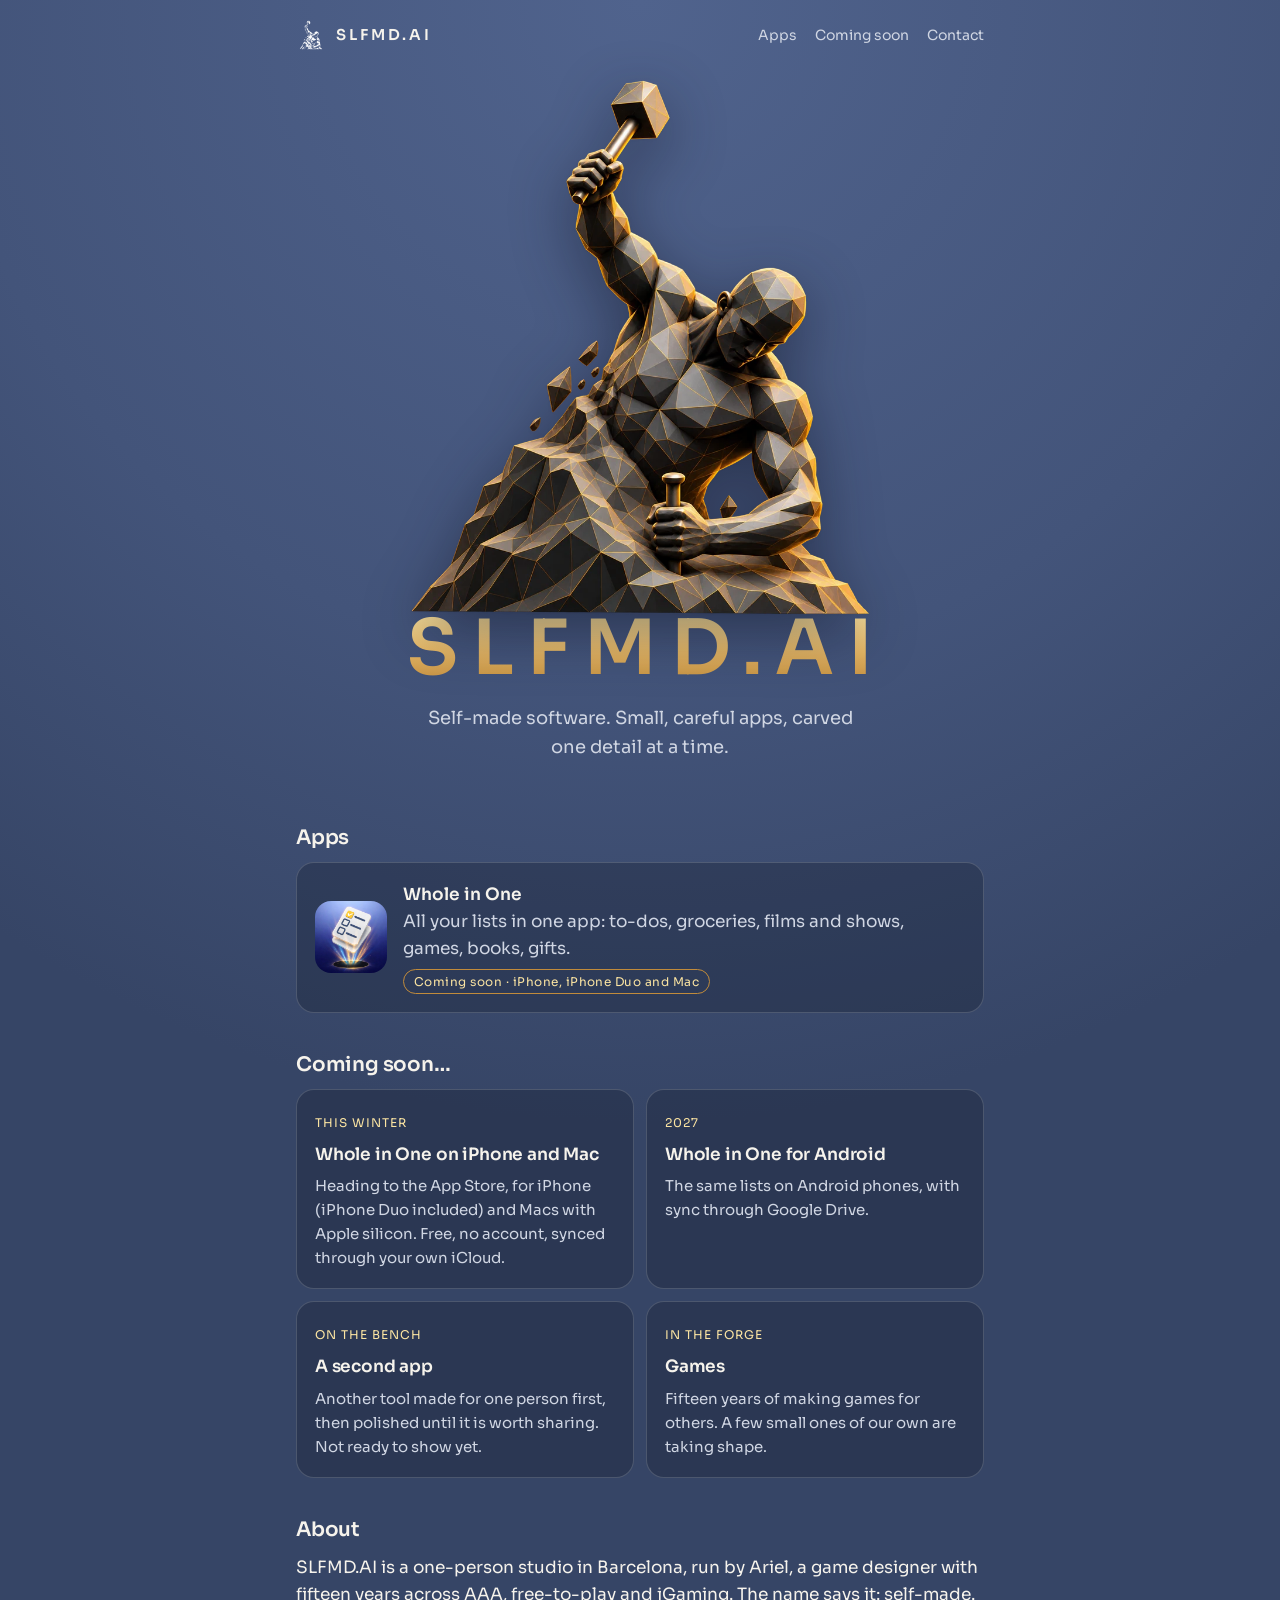
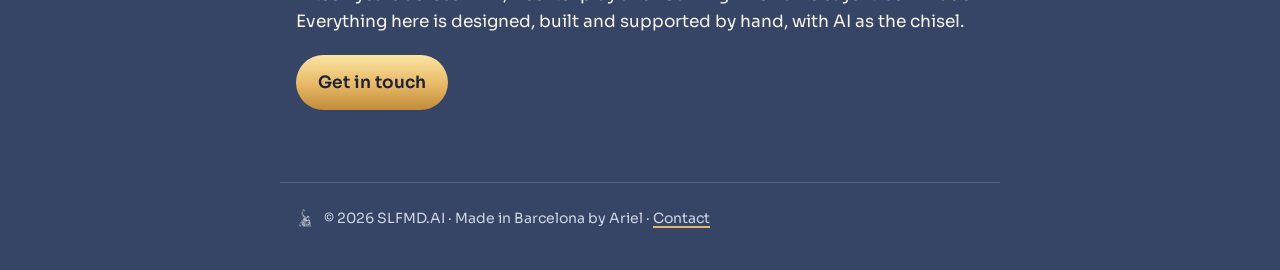
==== index.html @ 249696d8 "SLFMD.AI website Co-Authored-By: Claude Opus 5.5 <noreply@anthropic.com> Claude-Session: https://cla" ====
<!doctype html>
<html lang="en">
<head>
<meta charset="utf-8">
<meta name="viewport" content="width=device-width,initial-scale=1">
<title>SLFMD.AI — self-made apps</title>
<meta name="description" content="SLFMD.AI is a small studio in Barcelona making careful apps and games. First up: Whole in One, all your lists in one app.">
<meta name="theme-color" content="#43547a">
<link rel="icon" href="/favicon.ico" sizes="any">
<link rel="icon" type="image/png" href="/assets/favicon-32.png" sizes="32x32">
<link rel="apple-touch-icon" href="/apple-touch-icon.png">
<meta property="og:type" content="website">
<meta property="og:site_name" content="SLFMD.AI">
<meta property="og:title" content="SLFMD.AI — self-made apps">
<meta property="og:description" content="SLFMD.AI is a small studio in Barcelona making careful apps and games. First up: Whole in One, all your lists in one app.">
<meta property="og:image" content="https://slfmd.ai/assets/og-image.jpg">
<meta name="twitter:card" content="summary_large_image">
<link rel="preconnect" href="https://fonts.googleapis.com">
<link rel="preconnect" href="https://fonts.gstatic.com" crossorigin>
<link href="https://fonts.googleapis.com/css2?family=Sora:wght@400;600&display=swap" rel="stylesheet">
<link rel="stylesheet" href="/assets/site.css">
</head>
<body>
<header class="bar">
<a class="brand" href="/" aria-label="SLFMD.AI home"><img src="/assets/mark-96.png" alt=""><span>SLFMD.AI</span></a>
<nav><a href="/#apps">Apps</a><a href="/#next">Coming soon</a><a href="/contact/">Contact</a></nav>
</header>
<main>
<section class="hero">
<picture><source srcset="/assets/slfmd-hero-alpha.webp" type="image/webp"><img src="/assets/slfmd-hero-alpha.png" width="786" height="920" alt="A low-poly figure carving itself out of rock with a hammer and chisel"></picture>
<h1 class="wordmark">SLFMD.AI</h1>
<p class="muted">Self-made software. Small, careful apps, carved one detail at a time.</p>
</section>
<h2 id="apps">Apps</h2>
<a class="card" href="/wholeinone/"><img src="/wholeinone/img/icon.png" alt=""><div><strong>Whole in One</strong><br><span class="muted">All your lists in one app: to-dos, groceries, films and shows, games, books, gifts.</span><br><span class="pill">Coming soon · iPhone, iPhone Duo and Mac</span></div></a>
<h2 id="next">Coming soon…</h2>
<div class="grid">
<div class="tease"><span class="status">This winter</span><h3>Whole in One on iPhone and Mac</h3><p>Heading to the App Store, for iPhone (iPhone Duo included) and Macs with Apple silicon. Free, no account, synced through your own iCloud.</p></div>
<div class="tease"><span class="status">2027</span><h3>Whole in One for Android</h3><p>The same lists on Android phones, with sync through Google Drive.</p></div>
<div class="tease"><span class="status">On the bench</span><h3>A second app</h3><p>Another tool made for one person first, then polished until it is worth sharing. Not ready to show yet.</p></div>
<div class="tease"><span class="status">In the forge</span><h3>Games</h3><p>Fifteen years of making games for others. A few small ones of our own are taking shape.</p></div>
</div>
<h2>About</h2>
<p>SLFMD.AI is a one-person studio in Barcelona, run by Ariel, a game designer with fifteen years across AAA, free-to-play and iGaming. The name says it: self-made. Everything here is designed, built and supported by hand, with AI as the chisel.</p>
<div class="actions"><a class="button" href="/contact/">Get in touch</a></div>
</main>
<footer><img src="/assets/mark-96.png" alt=""><span>© 2026 SLFMD.AI · Made in Barcelona by Ariel · <a href="/contact/">Contact</a></span></footer>
</body>
</html>
---- assets/site.css ----
/* SLFMD.AI — shared site styles. Brand: black, warm gold, Sora. */
:root {
  color-scheme: dark;
  --bg: #43547a;
  --bg-deep: #364566;
  --surface: rgba(16, 22, 38, 0.28);
  --line: rgba(255, 255, 255, 0.16);
  --ink: #f6f3ec;
  --muted: #d0d6e3;
  --gold-1: #fbe4a2;
  --gold-2: #e6b765;
  --gold-3: #c18b3b;
  --gold: linear-gradient(180deg, var(--gold-1) 0%, var(--gold-2) 55%, var(--gold-3) 100%);
}
* { box-sizing: border-box; }
html { background: var(--bg); }
body {
  margin: 0;
  background: var(--bg) radial-gradient(ellipse 90% 60% at 50% 0%, #50638d 0%, var(--bg) 60%, var(--bg-deep) 100%) no-repeat;
  min-height: 100vh;
  color: var(--ink);
  font: 17px/1.6 "Sora", -apple-system, system-ui, "Segoe UI", sans-serif;
  -webkit-font-smoothing: antialiased;
}
main { max-width: 720px; margin: 0 auto; padding: 0 16px 64px; }
a { color: inherit; text-decoration-color: var(--gold-2); text-decoration-thickness: 1.5px; text-underline-offset: 3px; }
a:hover { color: var(--gold-1); }
h1, h2, h3 { font-weight: 600; letter-spacing: -0.01em; }
h1 { font-size: clamp(28px, 6vw, 38px); line-height: 1.15; margin: 24px 0 8px; }
h2 { font-size: 20px; margin: 36px 0 8px; }
p { margin: 0 0 14px; }
.muted { color: var(--muted); }
img { max-width: 100%; height: auto; }

/* top bar */
.bar { max-width: 720px; margin: 0 auto; padding: 20px 16px; display: flex; align-items: center; justify-content: space-between; gap: 16px; }
.brand { display: inline-flex; align-items: center; gap: 10px; text-decoration: none; }
.brand img { width: 30px; height: 30px; object-fit: contain; }
.brand span { font-weight: 600; letter-spacing: 0.2em; font-size: 15px; }
.bar nav { display: flex; gap: 18px; font-size: 14px; }
.bar nav a { text-decoration: none; color: var(--muted); }
.bar nav a:hover { color: var(--ink); }

/* gold wordmark */
.wordmark {
  font-weight: 600;
  letter-spacing: 0.18em;
  background: var(--gold);
  -webkit-background-clip: text;
  background-clip: text;
  color: transparent;
}

/* home hero */
.hero { text-align: center; padding: 8px 0 24px; }
.hero img { width: min(460px, 90%); display: block; margin: 0 auto -6px; filter: drop-shadow(0 18px 30px rgba(10, 14, 28, 0.45)); }
.hero .wordmark { font-size: clamp(40px, 11vw, 76px); line-height: 1; margin: 0; padding-left: 0.18em; }
.hero p { font-size: 18px; margin: 18px auto 0; max-width: 34ch; }

/* cards */
.card { background: var(--surface); border: 1px solid var(--line); border-radius: 18px; padding: 18px; display: flex; gap: 16px; align-items: center; text-decoration: none; }
.card:hover { border-color: var(--gold-2); color: inherit; }
.card img { width: 72px; height: 72px; border-radius: 16px; flex: none; }
.card strong { font-weight: 600; }
.pill { display: inline-block; font-size: 12px; letter-spacing: 0.04em; padding: 2px 10px; border-radius: 999px; border: 1px solid var(--gold-3); color: var(--gold-1); margin-top: 6px; }

/* app page */
.app-head { display: flex; gap: 18px; align-items: center; margin-top: 16px; }
.app-head img { width: 88px; height: 88px; border-radius: 20px; }
.app-head h1 { margin: 0; }
.shots { display: grid; grid-template-columns: repeat(4, 1fr); gap: 12px; margin: 28px 0; }
.shots img { border-radius: 14px; border: 1px solid var(--line); }
@media (max-width: 560px) { .shots { grid-template-columns: repeat(2, 1fr); } }
.features { padding-left: 20px; }
.features li { margin-bottom: 6px; }
.links { display: flex; gap: 20px; flex-wrap: wrap; margin-top: 24px; }

footer { max-width: 720px; margin: 0 auto; padding: 24px 16px 40px; border-top: 1px solid var(--line); font-size: 14px; color: var(--muted); display: flex; gap: 10px; align-items: center; flex-wrap: wrap; }
footer img { width: 18px; height: 18px; object-fit: contain; opacity: 0.8; }

/* teasers */
.grid { display: grid; grid-template-columns: repeat(2, 1fr); gap: 12px; }
@media (max-width: 560px) { .grid { grid-template-columns: 1fr; } }
.tease { background: var(--surface); border: 1px solid var(--line); border-radius: 18px; padding: 18px; }
.tease h3 { margin: 6px 0 6px; font-size: 17px; }
.tease p { margin: 0; color: var(--muted); font-size: 15px; }
.status { font-size: 12px; letter-spacing: 0.08em; text-transform: uppercase; color: var(--gold-1); }

/* buttons */
.button { display: inline-flex; align-items: center; gap: 10px; padding: 14px 22px; border-radius: 999px; background: var(--gold); color: #1d2333; font-weight: 600; text-decoration: none; }
.button:hover { color: #1d2333; filter: brightness(1.06); }
.button.ghost { background: transparent; color: var(--ink); border: 1px solid var(--line); }
.button.ghost:hover { border-color: var(--gold-2); color: var(--ink); }
.actions { display: flex; gap: 12px; flex-wrap: wrap; margin: 20px 0 8px; }
dl.facts { display: grid; grid-template-columns: max-content 1fr; gap: 8px 20px; margin: 0; }
dl.facts dt { color: var(--muted); }
dl.facts dd { margin: 0; }
.bar nav a { white-space: nowrap; }
@media (max-width: 440px) { .bar { padding: 16px; } .bar nav { gap: 12px; font-size: 13px; } .brand span { font-size: 13px; letter-spacing: 0.14em; } .brand img { width: 24px; height: 24px; } }
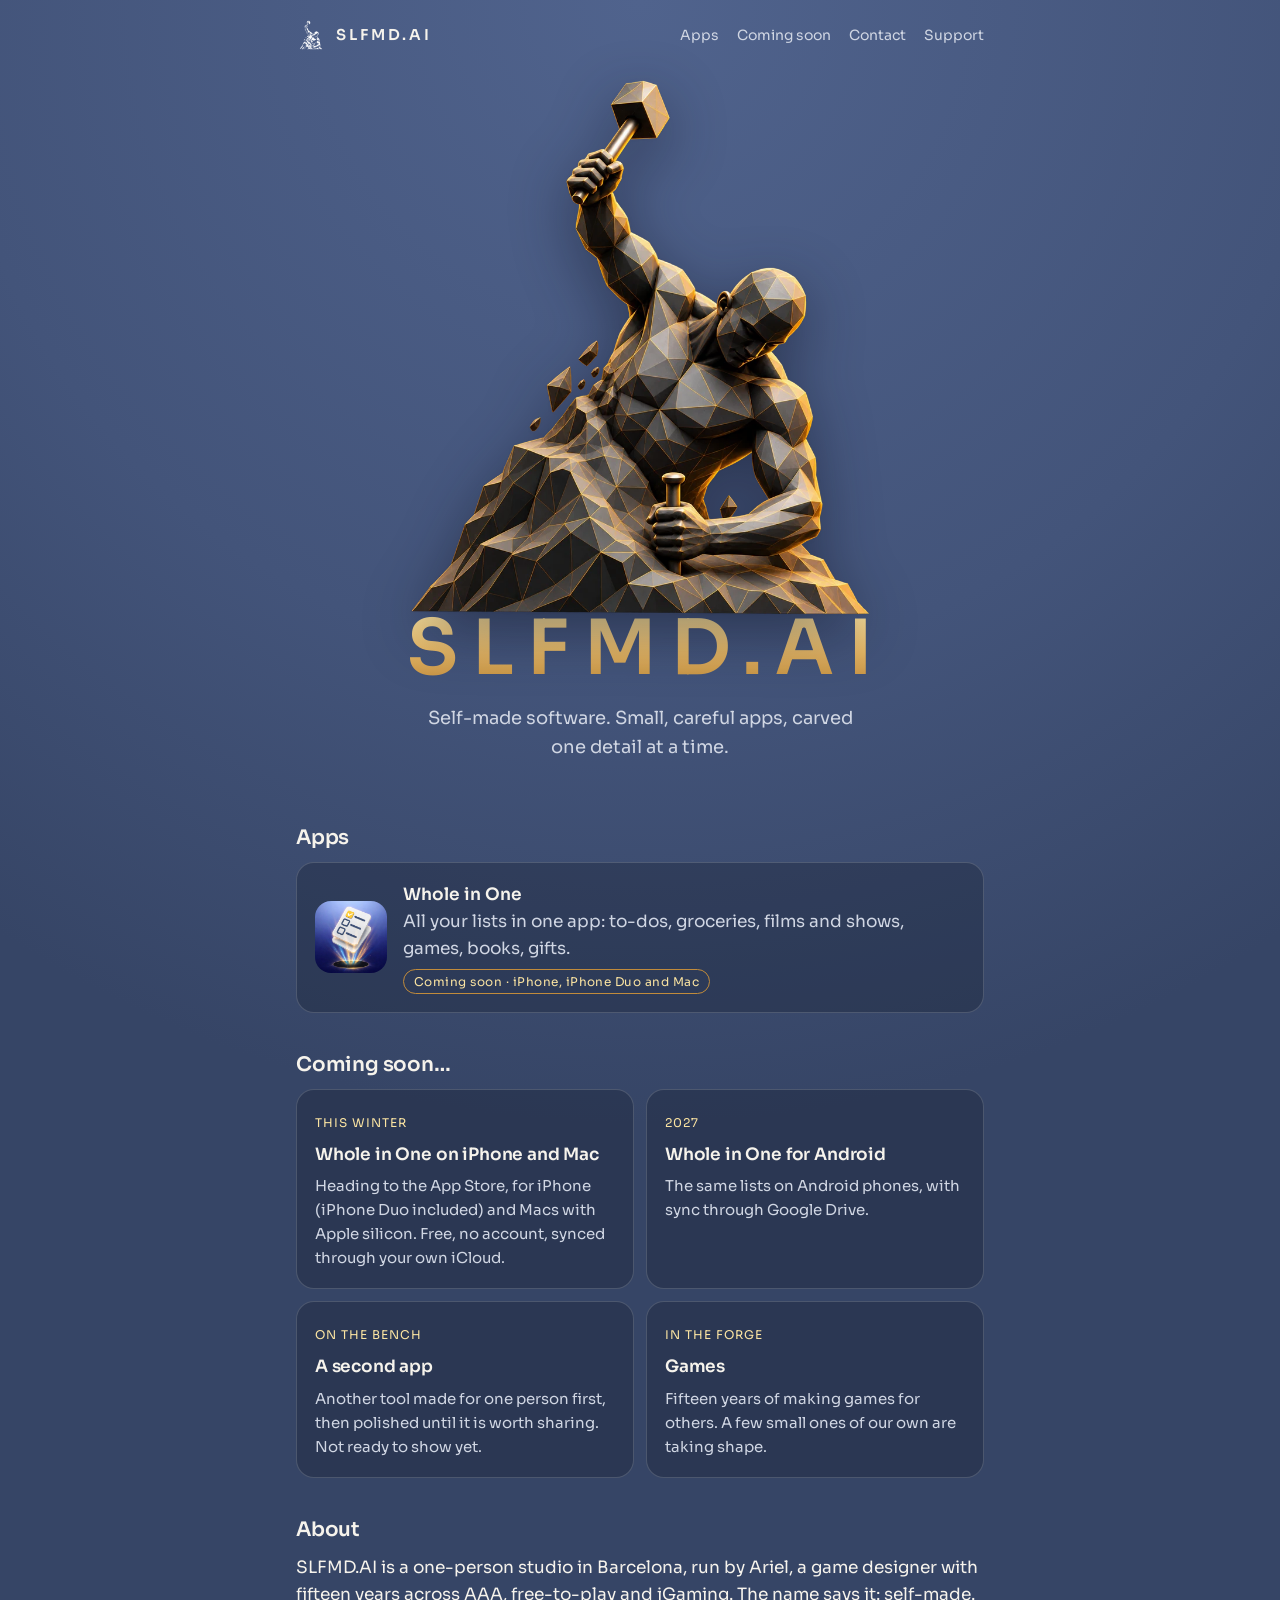
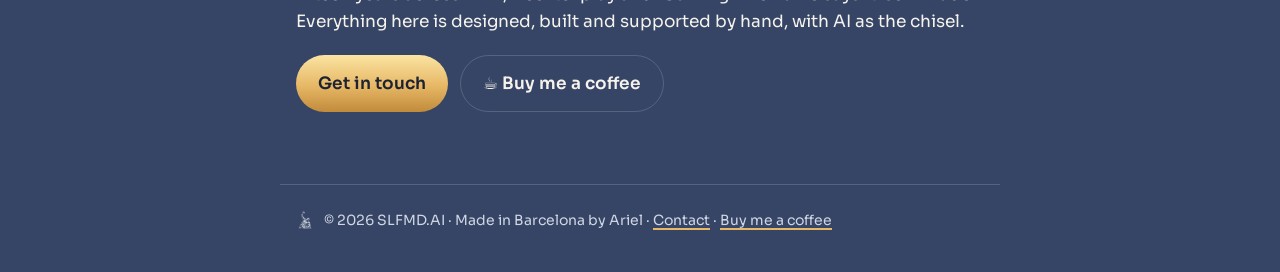
==== commit ec439685: "Ko-fi: Support link in the menu, Buy me a coffee button and footer link Co-Authored-By: Claude Opus " ====
--- a/index.html
+++ b/index.html
@@ -23,7 +23,7 @@
 <body>
 <header class="bar">
 <a class="brand" href="/" aria-label="SLFMD.AI home"><img src="/assets/mark-96.png" alt=""><span>SLFMD.AI</span></a>
-<nav><a href="/#apps">Apps</a><a href="/#next">Coming soon</a><a href="/contact/">Contact</a></nav>
+<nav><a href="/#apps">Apps</a><a href="/#next">Coming soon</a><a href="/contact/">Contact</a><a href="https://ko-fi.com/slfmdai" rel="noopener">Support</a></nav>
 </header>
 <main>
 <section class="hero">
@@ -42,8 +42,8 @@
 </div>
 <h2>About</h2>
 <p>SLFMD.AI is a one-person studio in Barcelona, run by Ariel, a game designer with fifteen years across AAA, free-to-play and iGaming. The name says it: self-made. Everything here is designed, built and supported by hand, with AI as the chisel.</p>
-<div class="actions"><a class="button" href="/contact/">Get in touch</a></div>
+<div class="actions"><a class="button" href="/contact/">Get in touch</a><a class="button ghost" href="https://ko-fi.com/slfmdai" rel="noopener">☕ Buy me a coffee</a></div>
 </main>
-<footer><img src="/assets/mark-96.png" alt=""><span>© 2026 SLFMD.AI · Made in Barcelona by Ariel · <a href="/contact/">Contact</a></span></footer>
+<footer><img src="/assets/mark-96.png" alt=""><span>© 2026 SLFMD.AI · Made in Barcelona by Ariel · <a href="/contact/">Contact</a> · <a href="https://ko-fi.com/slfmdai" rel="noopener">Buy me a coffee</a></span></footer>
 </body>
 </html>
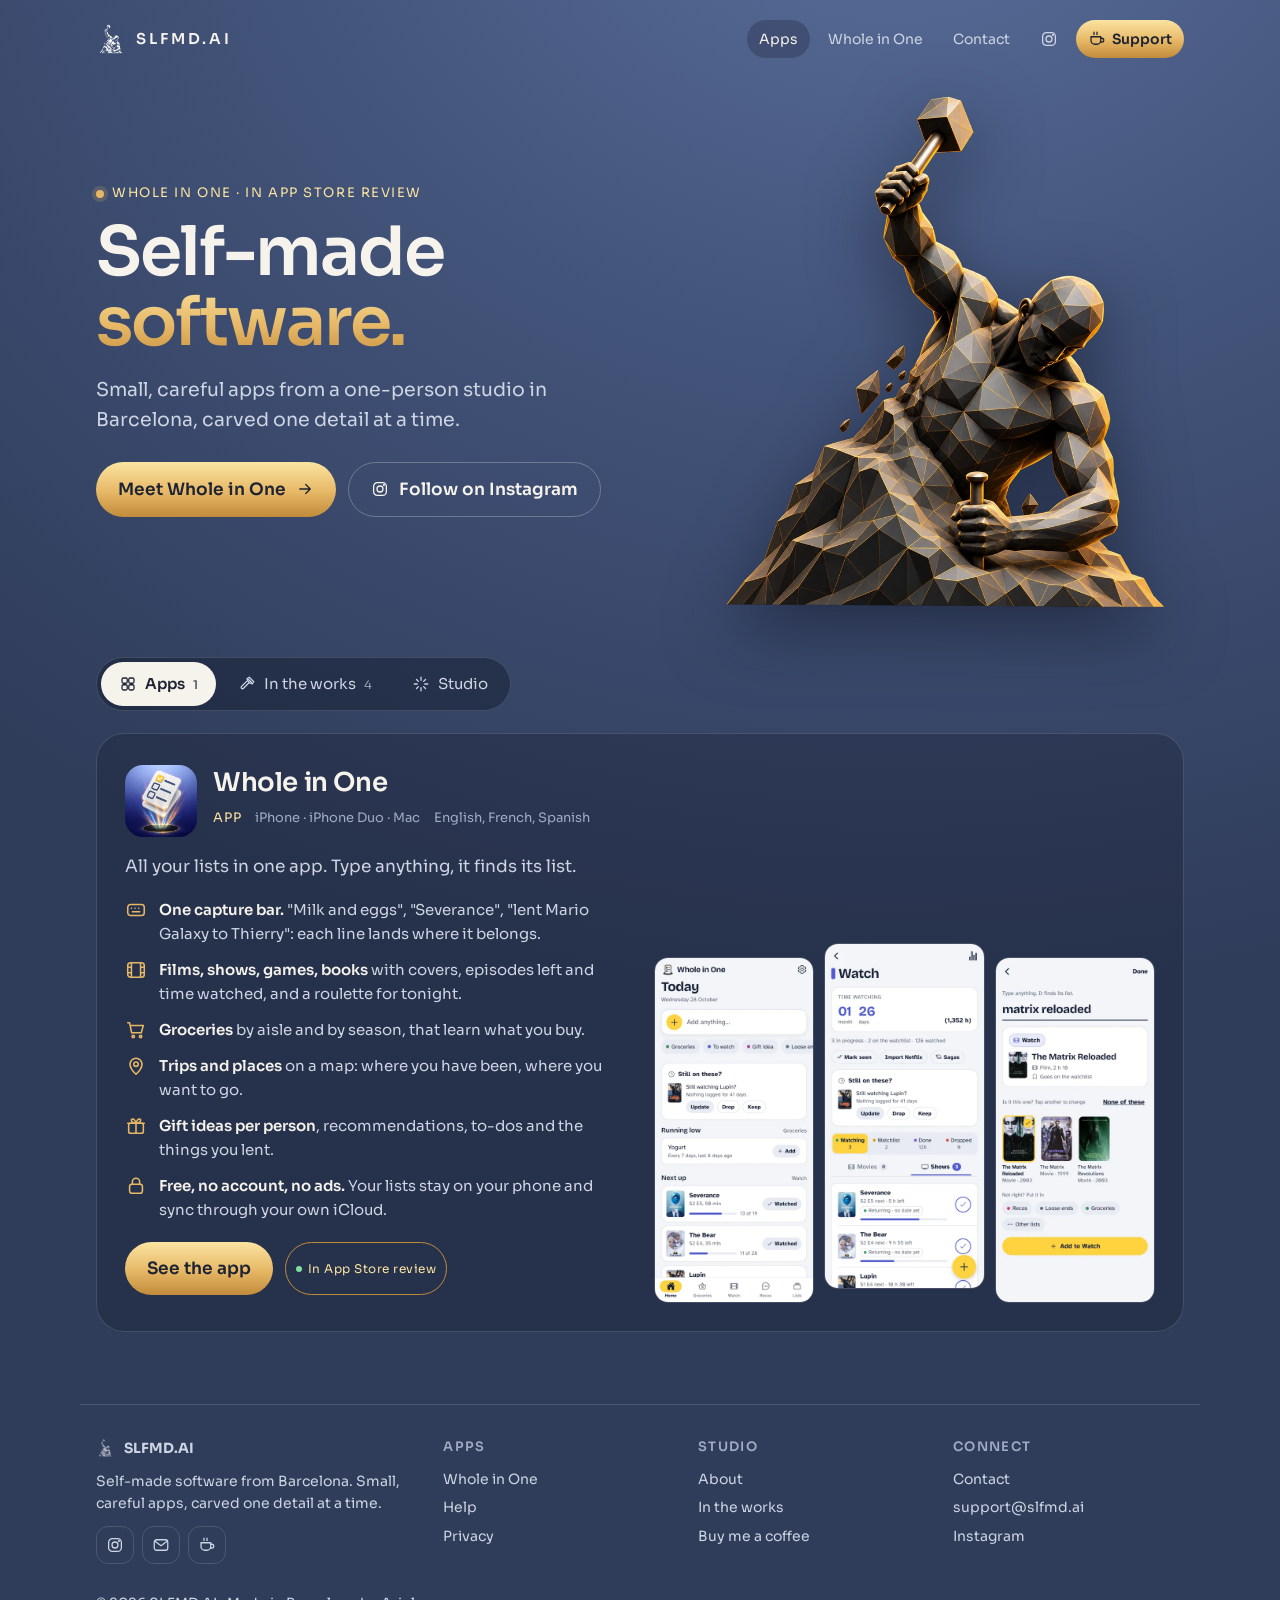
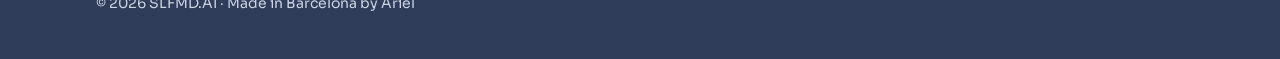
==== commit 90dcd17b: "Site v2: tabbed home (Apps, In the works, Studio), line icons, wider layout; Connect page with suppo" ====
--- a/index.html
+++ b/index.html
@@ -21,29 +21,138 @@
 <link rel="stylesheet" href="/assets/site.css">
 </head>
 <body>
+<svg width="0" height="0" style="position:absolute" aria-hidden="true">
+<symbol id="i-mail" viewBox="0 0 24 24"><rect x="3" y="5" width="18" height="14" rx="3"/><path d="m4 7 8 6 8-6"/></symbol>
+<symbol id="i-insta" viewBox="0 0 24 24"><rect x="3.5" y="3.5" width="17" height="17" rx="5"/><circle cx="12" cy="12" r="4"/><circle cx="17.2" cy="6.8" r="0.6" fill="currentColor"/></symbol>
+<symbol id="i-coffee" viewBox="0 0 24 24"><path d="M4 9h13v5a5 5 0 0 1-5 5H9a5 5 0 0 1-5-5V9Z"/><path d="M17 11h1.5a2.5 2.5 0 0 1 0 5H17"/><path d="M8 3v3M12 3v3"/></symbol>
+<symbol id="i-heart" viewBox="0 0 24 24"><path d="M12 20s-7.5-4.6-7.5-10A4.3 4.3 0 0 1 12 7.4 4.3 4.3 0 0 1 19.5 10c0 5.4-7.5 10-7.5 10Z"/></symbol>
+<symbol id="i-help" viewBox="0 0 24 24"><circle cx="12" cy="12" r="9"/><circle cx="12" cy="12" r="3.5"/><path d="m5.6 5.6 3.9 3.9M14.5 14.5l3.9 3.9M18.4 5.6l-3.9 3.9M9.5 14.5l-3.9 3.9"/></symbol>
+<symbol id="i-chat" viewBox="0 0 24 24"><path d="M20 12a8 8 0 0 1-11.6 7.1L4 20l1-4.2A8 8 0 1 1 20 12Z"/></symbol>
+<symbol id="i-apps" viewBox="0 0 24 24"><rect x="4" y="4" width="7" height="7" rx="2"/><rect x="13" y="4" width="7" height="7" rx="2"/><rect x="4" y="13" width="7" height="7" rx="2"/><rect x="13" y="13" width="7" height="7" rx="2"/></symbol>
+<symbol id="i-hammer" viewBox="0 0 24 24"><path d="m14 6 4 4M11.5 8.5l-7 7a1.8 1.8 0 0 0 2.5 2.5l7-7"/><path d="m12 5 3-2 6 6-2 3-3-1-3-3Z"/></symbol>
+<symbol id="i-spark" viewBox="0 0 24 24"><path d="M12 3v4M12 17v4M3 12h4M17 12h4M6 6l2.5 2.5M15.5 15.5 18 18M18 6l-2.5 2.5M8.5 15.5 6 18"/></symbol>
+<symbol id="i-type" viewBox="0 0 24 24"><rect x="3" y="6" width="18" height="12" rx="3"/><path d="M7 10h.01M11 10h.01M15 10h.01M8 14h8"/></symbol>
+<symbol id="i-film" viewBox="0 0 24 24"><rect x="3" y="4" width="18" height="16" rx="3"/><path d="M7 4v16M17 4v16M3 9h4M3 15h4M17 9h4M17 15h4"/></symbol>
+<symbol id="i-cart" viewBox="0 0 24 24"><path d="M3 4h2l2.2 11h10.6L20 7H6.2"/><circle cx="9" cy="19" r="1.3"/><circle cx="17" cy="19" r="1.3"/></symbol>
+<symbol id="i-gift" viewBox="0 0 24 24"><rect x="4" y="9" width="16" height="11" rx="2"/><path d="M3 9h18M12 9v11M12 9S10.5 4 8 4.5 7.5 9 12 9Zm0 0s1.5-5 4-4.5S16.5 9 12 9Z"/></symbol>
+<symbol id="i-pin" viewBox="0 0 24 24"><path d="M12 21s-6.5-6-6.5-11a6.5 6.5 0 0 1 13 0c0 5-6.5 11-6.5 11Z"/><circle cx="12" cy="10" r="2.4"/></symbol>
+<symbol id="i-lock" viewBox="0 0 24 24"><rect x="5" y="10" width="14" height="10" rx="2.5"/><path d="M8 10V7.5a4 4 0 0 1 8 0V10"/></symbol>
+<symbol id="i-phone" viewBox="0 0 24 24"><rect x="6.5" y="2.5" width="11" height="19" rx="2.5"/><path d="M11 18.5h2"/></symbol>
+<symbol id="i-game" viewBox="0 0 24 24"><path d="M7 8h10a4 4 0 0 1 3.9 4.9l-.8 3.3a2.4 2.4 0 0 1-4.2.9L14.5 15h-5l-1.4 2.1a2.4 2.4 0 0 1-4.2-.9l-.8-3.3A4 4 0 0 1 7 8Z"/><path d="M8 11v3M6.5 12.5h3M15.5 12h.01M17.5 13.5h.01"/></symbol>
+<symbol id="i-arrow" viewBox="0 0 24 24"><path d="M5 12h14M13 6l6 6-6 6"/></symbol>
+<symbol id="i-globe" viewBox="0 0 24 24"><circle cx="12" cy="12" r="9"/><path d="M3 12h18M12 3a14 14 0 0 1 0 18M12 3a14 14 0 0 0 0 18"/></symbol>
+</svg>
+<a class="skip" href="#main">Skip to content</a>
 <header class="bar">
 <a class="brand" href="/" aria-label="SLFMD.AI home"><img src="/assets/mark-96.png" alt=""><span>SLFMD.AI</span></a>
-<nav><a href="/#apps">Apps</a><a href="/#next">Coming soon</a><a href="/contact/">Contact</a><a href="https://ko-fi.com/slfmdai" rel="noopener">Support</a></nav>
+<nav aria-label="Main"><a href="/#apps" aria-current="page">Apps</a><a href="/wholeinone/" class="hide-sm">Whole in One</a><a href="/contact/">Contact</a><a href="https://www.instagram.com/slfmd.ai/" rel="noopener" aria-label="Instagram"><svg class="icon"><use href="#i-insta"/></svg></a><a class="cta" href="https://ko-fi.com/slfmdai" rel="noopener"><svg class="icon"><use href="#i-coffee"/></svg><span class="hide-sm">Support</span></a></nav>
 </header>
-<main>
+<main id="main" class="wide">
 <section class="hero">
-<picture><source srcset="/assets/slfmd-hero-alpha.webp" type="image/webp"><img src="/assets/slfmd-hero-alpha.png" width="786" height="920" alt="A low-poly figure carving itself out of rock with a hammer and chisel"></picture>
-<h1 class="wordmark">SLFMD.AI</h1>
-<p class="muted">Self-made software. Small, careful apps, carved one detail at a time.</p>
+<div>
+<span class="eyebrow">Whole in One · in App Store review</span>
+<h1>Self-made <span class="gold-text">software.</span></h1>
+<p class="lede">Small, careful apps from a one-person studio in Barcelona, carved one detail at a time.</p>
+<div class="actions"><a class="button" href="/wholeinone/">Meet Whole in One <svg class="icon"><use href="#i-arrow"/></svg></a><a class="button ghost" href="https://www.instagram.com/slfmd.ai/" rel="noopener"><svg class="icon"><use href="#i-insta"/></svg> Follow on Instagram</a></div>
+</div>
+<figure><picture><source srcset="/assets/slfmd-hero-alpha.webp" type="image/webp"><img src="/assets/slfmd-hero-alpha.png" width="786" height="920" alt="A low-poly figure carving itself out of rock with a hammer and chisel"></picture></figure>
 </section>
-<h2 id="apps">Apps</h2>
-<a class="card" href="/wholeinone/"><img src="/wholeinone/img/icon.png" alt=""><div><strong>Whole in One</strong><br><span class="muted">All your lists in one app: to-dos, groceries, films and shows, games, books, gifts.</span><br><span class="pill">Coming soon · iPhone, iPhone Duo and Mac</span></div></a>
-<h2 id="next">Coming soon…</h2>
-<div class="grid">
-<div class="tease"><span class="status">This winter</span><h3>Whole in One on iPhone and Mac</h3><p>Heading to the App Store, for iPhone (iPhone Duo included) and Macs with Apple silicon. Free, no account, synced through your own iCloud.</p></div>
-<div class="tease"><span class="status">2027</span><h3>Whole in One for Android</h3><p>The same lists on Android phones, with sync through Google Drive.</p></div>
-<div class="tease"><span class="status">On the bench</span><h3>A second app</h3><p>Another tool made for one person first, then polished until it is worth sharing. Not ready to show yet.</p></div>
-<div class="tease"><span class="status">In the forge</span><h3>Games</h3><p>Fifteen years of making games for others. A few small ones of our own are taking shape.</p></div>
+
+<div class="tabs" role="tablist" aria-label="Sections" id="apps">
+<button role="tab" id="t-apps" aria-controls="p-apps" aria-selected="true"><svg class="icon"><use href="#i-apps"/></svg>Apps <span class="count">1</span></button>
+<button role="tab" id="t-next" aria-controls="p-next" aria-selected="false" tabindex="-1"><svg class="icon"><use href="#i-hammer"/></svg>In the works <span class="count">4</span></button>
+<button role="tab" id="t-studio" aria-controls="p-studio" aria-selected="false" tabindex="-1"><svg class="icon"><use href="#i-spark"/></svg>Studio</button>
 </div>
-<h2>About</h2>
-<p>SLFMD.AI is a one-person studio in Barcelona, run by Ariel, a game designer with fifteen years across AAA, free-to-play and iGaming. The name says it: self-made. Everything here is designed, built and supported by hand, with AI as the chisel.</p>
-<div class="actions"><a class="button" href="/contact/">Get in touch</a><a class="button ghost" href="https://ko-fi.com/slfmdai" rel="noopener">☕ Buy me a coffee</a></div>
+
+<section role="tabpanel" id="p-apps" aria-labelledby="t-apps">
+<article class="feature">
+<div>
+<div class="app-id"><img src="/wholeinone/img/icon.png" alt=""><div><h3>Whole in One</h3><div class="meta"><span class="tag">App</span><span>iPhone · iPhone Duo · Mac</span><span>English, French, Spanish</span></div></div></div>
+<p class="muted">All your lists in one app. Type anything, it finds its list.</p>
+<ul class="ilist">
+<li><svg class="icon"><use href="#i-type"/></svg><span><strong>One capture bar.</strong> "Milk and eggs", "Severance", "lent Mario Galaxy to Thierry": each line lands where it belongs.</span></li>
+<li><svg class="icon"><use href="#i-film"/></svg><span><strong>Films, shows, games, books</strong> with covers, episodes left and time watched, and a roulette for tonight.</span></li>
+<li><svg class="icon"><use href="#i-cart"/></svg><span><strong>Groceries</strong> by aisle and by season, that learn what you buy.</span></li>
+<li><svg class="icon"><use href="#i-pin"/></svg><span><strong>Trips and places</strong> on a map: where you have been, where you want to go.</span></li>
+<li><svg class="icon"><use href="#i-gift"/></svg><span><strong>Gift ideas per person</strong>, recommendations, to-dos and the things you lent.</span></li>
+<li><svg class="icon"><use href="#i-lock"/></svg><span><strong>Free, no account, no ads.</strong> Your lists stay on your phone and sync through your own iCloud.</span></li>
+</ul>
+<div class="actions"><a class="button" href="/wholeinone/">See the app</a><span class="pill live">In App Store review</span></div>
+</div>
+<div class="strip">
+<img src="/wholeinone/img/1_home.webp" width="402" height="874" alt="Home with today's lists" loading="lazy">
+<img src="/wholeinone/img/2_watch.webp" width="402" height="874" alt="Watch list with posters and episodes left" loading="lazy">
+<img src="/wholeinone/img/4_capture.webp" width="402" height="874" alt="Typing one line that goes to the right list" loading="lazy">
+</div>
+</article>
+</section>
+
+<section role="tabpanel" id="p-next" aria-labelledby="t-next" hidden>
+<div class="panel-head" id="next"><h2>In the works</h2><p>What is on the bench, roughly in order.</p></div>
+<div class="cards two">
+<a class="tile" href="mailto:support@slfmd.ai?subject=Android%20tester"><div class="badge"><svg class="icon"><use href="#i-phone"/></svg></div><div class="meta"><span class="tag">This winter</span></div><h3>Whole in One for Android</h3><p>The same lists on Android phones. A closed test opens first: write to be one of the testers.</p><span class="go">Become a tester <svg class="icon"><use href="#i-arrow"/></svg></span></a>
+<div class="tile"><div class="badge"><svg class="icon"><use href="#i-heart"/></svg></div><div class="meta"><span class="tag">2027</span></div><h3>Shared lists</h3><p>Groceries and plans shared with a partner or a household, the same lists on iPhone and Android, and a taste match between friends. Free.</p></div>
+<div class="tile"><div class="badge"><svg class="icon"><use href="#i-hammer"/></svg></div><div class="meta"><span class="tag">On the bench</span></div><h3>A second app</h3><p>Another tool made for one person first, then polished until it is worth sharing. Not ready to show yet.</p></div>
+<div class="tile"><div class="badge"><svg class="icon"><use href="#i-game"/></svg></div><div class="meta"><span class="tag">In the forge</span></div><h3>Games</h3><p>Fifteen years of making games for others. A few small ones of our own are taking shape.</p></div>
+</div>
+</section>
+
+<section role="tabpanel" id="p-studio" aria-labelledby="t-studio" hidden>
+<div class="studio" id="studio">
+<div>
+<h2 style="margin-top:0">A one-person studio</h2>
+<p class="muted">SLFMD.AI is run by Ariel, a game designer with fifteen years across AAA, free-to-play and iGaming. The name says it: self-made. Everything here is designed, built and supported by hand, with AI as the chisel.</p>
+<p class="muted">Every message is read by a person. Ideas from people who use the apps go straight into the next update.</p>
+<div class="actions"><a class="button" href="/contact/">Get in touch</a><a class="button ghost" href="https://ko-fi.com/slfmdai" rel="noopener"><svg class="icon"><use href="#i-coffee"/></svg> Buy me a coffee</a></div>
+</div>
+<div class="stats">
+<div class="stat"><b>15</b><span>years making games</span></div>
+<div class="stat"><b>1</b><span>person, start to finish</span></div>
+<div class="stat"><b>3</b><span>languages: English, French, Spanish</span></div>
+<div class="stat"><b>0</b><span>ads and accounts</span></div>
+</div>
+</div>
+</section>
+<script>
+(() => {
+  const tabs = [...document.querySelectorAll('[role="tab"]')];
+  const show = (t, focus) => {
+    tabs.forEach((b) => {
+      const on = b === t;
+      b.setAttribute('aria-selected', on);
+      b.tabIndex = on ? 0 : -1;
+      document.getElementById(b.getAttribute('aria-controls')).hidden = !on;
+    });
+    if (focus) t.focus();
+  };
+  tabs.forEach((t, i) => {
+    t.addEventListener('click', () => show(t));
+    t.addEventListener('keydown', (e) => {
+      const d = e.key === 'ArrowRight' ? 1 : e.key === 'ArrowLeft' ? -1 : 0;
+      if (d) show(tabs[(i + d + tabs.length) % tabs.length], true);
+    });
+  });
+  // links to #next or #studio open their tab
+  const open = () => {
+    const id = location.hash.slice(1);
+    const t = { next: 't-next', studio: 't-studio', apps: 't-apps' }[id];
+    if (t) show(document.getElementById(t));
+  };
+  window.addEventListener('hashchange', open);
+  open();
+})();
+</script>
 </main>
-<footer><img src="/assets/mark-96.png" alt=""><span>© 2026 SLFMD.AI · Made in Barcelona by Ariel · <a href="/contact/">Contact</a> · <a href="https://ko-fi.com/slfmdai" rel="noopener">Buy me a coffee</a></span></footer>
+
+<footer>
+<div class="cols">
+<div><div class="sign"><img src="/assets/mark-96.png" alt=""><strong>SLFMD.AI</strong></div><p style="margin:10px 0 0">Self-made software from Barcelona. Small, careful apps, carved one detail at a time.</p>
+<div class="social"><a href="https://www.instagram.com/slfmd.ai/" rel="noopener" aria-label="Instagram"><svg class="icon"><use href="#i-insta"/></svg></a><a href="mailto:contact@slfmd.ai" aria-label="Email"><svg class="icon"><use href="#i-mail"/></svg></a><a href="https://ko-fi.com/slfmdai" rel="noopener" aria-label="Ko-fi"><svg class="icon"><use href="#i-coffee"/></svg></a></div></div>
+<div><h3>Apps</h3><ul><li><a href="/wholeinone/">Whole in One</a></li><li><a href="/wholeinone/support/">Help</a></li><li><a href="/wholeinone/privacy/">Privacy</a></li></ul></div>
+<div><h3>Studio</h3><ul><li><a href="/#studio">About</a></li><li><a href="/#next">In the works</a></li><li><a href="https://ko-fi.com/slfmdai" rel="noopener">Buy me a coffee</a></li></ul></div>
+<div><h3>Connect</h3><ul><li><a href="/contact/">Contact</a></li><li><a href="mailto:support@slfmd.ai">support@slfmd.ai</a></li><li><a href="https://www.instagram.com/slfmd.ai/" rel="noopener">Instagram</a></li></ul></div>
+</div>
+<div class="sign">© 2026 SLFMD.AI · Made in Barcelona by Ariel</div>
+</footer>
 </body>
 </html>
--- a/assets/site.css
+++ b/assets/site.css
@@ -1,68 +1,142 @@
-/* SLFMD.AI — shared site styles. Brand: black, warm gold, Sora. */
+/* SLFMD.AI — shared site styles, v2. Brand: deep navy, warm gold, Sora. */
 :root {
   color-scheme: dark;
   --bg: #43547a;
-  --bg-deep: #364566;
-  --surface: rgba(16, 22, 38, 0.28);
-  --line: rgba(255, 255, 255, 0.16);
+  --bg-deep: #2f3c5a;
+  --surface: rgba(16, 22, 38, 0.26);
+  --surface-2: rgba(16, 22, 38, 0.42);
+  --line: rgba(255, 255, 255, 0.14);
+  --line-strong: rgba(255, 255, 255, 0.26);
   --ink: #f6f3ec;
-  --muted: #d0d6e3;
+  --muted: #cdd4e2;
+  --faint: #9fabc4;
   --gold-1: #fbe4a2;
   --gold-2: #e6b765;
   --gold-3: #c18b3b;
   --gold: linear-gradient(180deg, var(--gold-1) 0%, var(--gold-2) 55%, var(--gold-3) 100%);
+  --radius: 20px;
+  --wide: 1120px;
+  --read: 720px;
 }
 * { box-sizing: border-box; }
-html { background: var(--bg); }
+html { background: var(--bg-deep); scroll-behavior: smooth; }
 body {
   margin: 0;
-  background: var(--bg) radial-gradient(ellipse 90% 60% at 50% 0%, #50638d 0%, var(--bg) 60%, var(--bg-deep) 100%) no-repeat;
+  background: var(--bg) radial-gradient(ellipse 110% 70% at 70% -10%, #5a6f9c 0%, var(--bg) 45%, var(--bg-deep) 100%) no-repeat;
   min-height: 100vh;
   color: var(--ink);
   font: 17px/1.6 "Sora", -apple-system, system-ui, "Segoe UI", sans-serif;
   -webkit-font-smoothing: antialiased;
+  overflow-x: hidden;
 }
-main { max-width: 720px; margin: 0 auto; padding: 0 16px 64px; }
+main { max-width: var(--read); margin: 0 auto; padding: 0 16px 72px; }
+main.wide { max-width: var(--wide); }
 a { color: inherit; text-decoration-color: var(--gold-2); text-decoration-thickness: 1.5px; text-underline-offset: 3px; }
 a:hover { color: var(--gold-1); }
-h1, h2, h3 { font-weight: 600; letter-spacing: -0.01em; }
-h1 { font-size: clamp(28px, 6vw, 38px); line-height: 1.15; margin: 24px 0 8px; }
-h2 { font-size: 20px; margin: 36px 0 8px; }
+h1, h2, h3 { font-weight: 600; letter-spacing: -0.015em; }
+h1 { font-size: clamp(30px, 6vw, 44px); line-height: 1.12; margin: 24px 0 10px; }
+h2 { font-size: 22px; margin: 40px 0 10px; }
 p { margin: 0 0 14px; }
 .muted { color: var(--muted); }
 img { max-width: 100%; height: auto; }
+.icon { width: 22px; height: 22px; flex: none; stroke: currentColor; fill: none; stroke-width: 1.7; stroke-linecap: round; stroke-linejoin: round; }
+.skip { position: absolute; left: -9999px; }
+.skip:focus { left: 16px; top: 8px; background: var(--ink); color: #1d2333; padding: 8px 12px; border-radius: 8px; z-index: 10; }
+:focus-visible { outline: 2px solid var(--gold-1); outline-offset: 3px; border-radius: 6px; }
 
 /* top bar */
-.bar { max-width: 720px; margin: 0 auto; padding: 20px 16px; display: flex; align-items: center; justify-content: space-between; gap: 16px; }
+.bar { max-width: var(--wide); margin: 0 auto; padding: 20px 16px; display: flex; align-items: center; justify-content: space-between; gap: 16px; }
 .brand { display: inline-flex; align-items: center; gap: 10px; text-decoration: none; }
 .brand img { width: 30px; height: 30px; object-fit: contain; }
 .brand span { font-weight: 600; letter-spacing: 0.2em; font-size: 15px; }
-.bar nav { display: flex; gap: 18px; font-size: 14px; }
-.bar nav a { text-decoration: none; color: var(--muted); }
-.bar nav a:hover { color: var(--ink); }
+.bar nav { display: flex; gap: 6px; align-items: center; font-size: 14px; }
+.bar nav a { text-decoration: none; color: var(--muted); padding: 8px 12px; border-radius: 999px; white-space: nowrap; display: inline-flex; align-items: center; gap: 6px; }
+.bar nav a:hover, .bar nav a[aria-current="page"] { color: var(--ink); background: var(--surface); }
+.bar nav a.cta { color: #1d2333; background: var(--gold); font-weight: 600; }
+.bar nav a.cta:hover { filter: brightness(1.06); }
+.bar nav .icon { width: 18px; height: 18px; }
+@media (max-width: 640px) {
+  .bar { padding: 14px 16px; }
+  .bar nav { gap: 0; font-size: 13px; }
+  .bar nav a { padding: 8px 8px; }
+  .bar nav .hide-sm { display: none; }
+  .brand span { font-size: 13px; letter-spacing: 0.14em; }
+  .brand img { width: 24px; height: 24px; }
+}
 
 /* gold wordmark */
-.wordmark {
-  font-weight: 600;
-  letter-spacing: 0.18em;
-  background: var(--gold);
-  -webkit-background-clip: text;
-  background-clip: text;
-  color: transparent;
+.wordmark { font-weight: 600; letter-spacing: 0.18em; background: var(--gold); -webkit-background-clip: text; background-clip: text; color: transparent; }
+.gold-text { background: var(--gold); -webkit-background-clip: text; background-clip: text; color: transparent; }
+
+/* home hero: words left, the carved figure right */
+.hero { display: grid; grid-template-columns: 1.1fr 0.9fr; gap: 24px; align-items: center; padding: 16px 0 8px; }
+.hero h1 { font-size: clamp(38px, 7vw, 68px); line-height: 1.02; margin: 0 0 18px; letter-spacing: -0.03em; }
+.hero .lede { font-size: 19px; color: var(--muted); max-width: 36ch; margin-bottom: 26px; }
+.hero figure { margin: 0; }
+.hero figure img { width: min(440px, 100%); display: block; margin: 0 auto; filter: drop-shadow(0 22px 34px rgba(10, 14, 28, 0.5)); }
+.eyebrow { display: inline-flex; align-items: center; gap: 8px; font-size: 13px; letter-spacing: 0.12em; text-transform: uppercase; color: var(--gold-1); margin-bottom: 14px; }
+.eyebrow::before { content: ""; width: 8px; height: 8px; border-radius: 50%; background: var(--gold-2); box-shadow: 0 0 0 4px rgba(230, 183, 101, 0.18); }
+@media (max-width: 760px) {
+  .hero { grid-template-columns: 1fr; text-align: left; }
+  .hero figure { order: -1; }
+  .hero figure img { width: min(300px, 80%); }
 }
 
-/* home hero */
-.hero { text-align: center; padding: 8px 0 24px; }
-.hero img { width: min(460px, 90%); display: block; margin: 0 auto -6px; filter: drop-shadow(0 18px 30px rgba(10, 14, 28, 0.45)); }
-.hero .wordmark { font-size: clamp(40px, 11vw, 76px); line-height: 1; margin: 0; padding-left: 0.18em; }
-.hero p { font-size: 18px; margin: 18px auto 0; max-width: 34ch; }
+/* tabs */
+.tabs { display: flex; gap: 4px; padding: 4px; margin: 40px 0 22px; background: var(--surface-2); border: 1px solid var(--line); border-radius: 999px; width: max-content; max-width: 100%; overflow-x: auto; scrollbar-width: none; }
+.tabs::-webkit-scrollbar { display: none; }
+.tabs button { font: inherit; font-size: 15px; color: var(--muted); background: none; border: 0; border-radius: 999px; padding: 10px 18px; cursor: pointer; display: inline-flex; align-items: center; gap: 8px; white-space: nowrap; }
+.tabs button:hover { color: var(--ink); }
+.tabs button[aria-selected="true"] { background: var(--ink); color: #1d2333; font-weight: 600; }
+.tabs .count { font-size: 12px; opacity: 0.7; }
+.tabs button .icon { width: 18px; height: 18px; }
+[role="tabpanel"][hidden] { display: none; }
+.panel-head { display: flex; align-items: baseline; justify-content: space-between; gap: 16px; flex-wrap: wrap; margin-bottom: 16px; }
+.panel-head h2 { margin: 0; }
+.panel-head p { margin: 0; color: var(--faint); font-size: 15px; }
 
-/* cards */
+/* featured app */
+.feature { display: grid; grid-template-columns: 1fr 1fr; gap: 28px; background: var(--surface); border: 1px solid var(--line); border-radius: 28px; padding: 28px; overflow: hidden; }
+.feature .app-id { display: flex; gap: 16px; align-items: center; margin-bottom: 14px; }
+.feature .app-id img { width: 72px; height: 72px; border-radius: 18px; }
+.feature h3 { font-size: 26px; margin: 0; }
+.feature .strip { display: grid; grid-template-columns: repeat(3, 1fr); gap: 10px; align-self: end; }
+.feature .strip img { border-radius: 14px; border: 1px solid var(--line); }
+.feature .strip img:nth-child(2) { transform: translateY(-14px); }
+@media (max-width: 860px) { .feature { grid-template-columns: 1fr; padding: 20px; } .feature .strip img:nth-child(2) { transform: none; } }
+
+/* meta row: category · status */
+.meta { display: flex; flex-wrap: wrap; gap: 6px 14px; font-size: 13px; color: var(--faint); margin: 4px 0 10px; }
+.meta .tag { color: var(--gold-1); letter-spacing: 0.06em; text-transform: uppercase; }
+.pill { display: inline-flex; align-items: center; gap: 6px; font-size: 12px; letter-spacing: 0.04em; padding: 3px 10px; border-radius: 999px; border: 1px solid var(--gold-3); color: var(--gold-1); }
+.pill.live::before { content: ""; width: 6px; height: 6px; border-radius: 50%; background: #7fe0a0; }
+
+/* icon list (features) */
+.ilist { list-style: none; padding: 0; margin: 18px 0; display: grid; gap: 12px; }
+.ilist li { display: flex; gap: 12px; align-items: flex-start; color: var(--muted); font-size: 15px; }
+.ilist li strong { color: var(--ink); font-weight: 600; }
+.ilist .icon { color: var(--gold-2); margin-top: 1px; }
+
+/* card grid */
+.cards { display: grid; grid-template-columns: repeat(3, 1fr); gap: 14px; }
+.cards.two { grid-template-columns: repeat(2, 1fr); }
+@media (max-width: 860px) { .cards { grid-template-columns: repeat(2, 1fr); } }
+@media (max-width: 560px) { .cards, .cards.two { grid-template-columns: 1fr; } }
+.tile { position: relative; display: flex; flex-direction: column; background: var(--surface); border: 1px solid var(--line); border-radius: var(--radius); padding: 20px; text-decoration: none; transition: border-color 0.15s, transform 0.15s, background 0.15s; }
+a.tile:hover { border-color: var(--gold-2); background: var(--surface-2); transform: translateY(-2px); color: inherit; }
+.tile .badge { width: 44px; height: 44px; border-radius: 14px; display: grid; place-items: center; background: rgba(251, 228, 162, 0.1); border: 1px solid rgba(251, 228, 162, 0.22); color: var(--gold-1); margin-bottom: 14px; }
+.tile h3 { font-size: 18px; margin: 0 0 6px; }
+.tile p { margin: 0; color: var(--muted); font-size: 15px; }
+.tile .go { margin-top: auto; padding-top: 14px; font-size: 14px; color: var(--gold-1); display: inline-flex; align-items: center; gap: 6px; }
+.tile .addr { font-size: 15px; color: var(--ink); word-break: break-all; margin-top: 10px; }
+
+/* old cards (support, privacy pages) */
 .card { background: var(--surface); border: 1px solid var(--line); border-radius: 18px; padding: 18px; display: flex; gap: 16px; align-items: center; text-decoration: none; }
 .card:hover { border-color: var(--gold-2); color: inherit; }
 .card img { width: 72px; height: 72px; border-radius: 16px; flex: none; }
-.card strong { font-weight: 600; }
-.pill { display: inline-block; font-size: 12px; letter-spacing: 0.04em; padding: 2px 10px; border-radius: 999px; border: 1px solid var(--gold-3); color: var(--gold-1); margin-top: 6px; }
+.features { padding-left: 20px; }
+.features li { margin-bottom: 6px; }
+.links { display: flex; gap: 20px; flex-wrap: wrap; margin-top: 24px; }
 
 /* app page */
 .app-head { display: flex; gap: 18px; align-items: center; margin-top: 16px; }
@@ -71,29 +145,43 @@
 .shots { display: grid; grid-template-columns: repeat(4, 1fr); gap: 12px; margin: 28px 0; }
 .shots img { border-radius: 14px; border: 1px solid var(--line); }
 @media (max-width: 560px) { .shots { grid-template-columns: repeat(2, 1fr); } }
-.features { padding-left: 20px; }
-.features li { margin-bottom: 6px; }
-.links { display: flex; gap: 20px; flex-wrap: wrap; margin-top: 24px; }
-
-footer { max-width: 720px; margin: 0 auto; padding: 24px 16px 40px; border-top: 1px solid var(--line); font-size: 14px; color: var(--muted); display: flex; gap: 10px; align-items: center; flex-wrap: wrap; }
-footer img { width: 18px; height: 18px; object-fit: contain; opacity: 0.8; }
-
-/* teasers */
-.grid { display: grid; grid-template-columns: repeat(2, 1fr); gap: 12px; }
-@media (max-width: 560px) { .grid { grid-template-columns: 1fr; } }
-.tease { background: var(--surface); border: 1px solid var(--line); border-radius: 18px; padding: 18px; }
-.tease h3 { margin: 6px 0 6px; font-size: 17px; }
-.tease p { margin: 0; color: var(--muted); font-size: 15px; }
-.status { font-size: 12px; letter-spacing: 0.08em; text-transform: uppercase; color: var(--gold-1); }
 
 /* buttons */
-.button { display: inline-flex; align-items: center; gap: 10px; padding: 14px 22px; border-radius: 999px; background: var(--gold); color: #1d2333; font-weight: 600; text-decoration: none; }
+.button { display: inline-flex; align-items: center; gap: 10px; padding: 13px 22px; border-radius: 999px; background: var(--gold); color: #1d2333; font-weight: 600; text-decoration: none; }
 .button:hover { color: #1d2333; filter: brightness(1.06); }
-.button.ghost { background: transparent; color: var(--ink); border: 1px solid var(--line); }
+.button.ghost { background: transparent; color: var(--ink); border: 1px solid var(--line-strong); }
 .button.ghost:hover { border-color: var(--gold-2); color: var(--ink); }
+.button .icon { width: 18px; height: 18px; }
 .actions { display: flex; gap: 12px; flex-wrap: wrap; margin: 20px 0 8px; }
 dl.facts { display: grid; grid-template-columns: max-content 1fr; gap: 8px 20px; margin: 0; }
 dl.facts dt { color: var(--muted); }
 dl.facts dd { margin: 0; }
-.bar nav a { white-space: nowrap; }
-@media (max-width: 440px) { .bar { padding: 16px; } .bar nav { gap: 12px; font-size: 13px; } .brand span { font-size: 13px; letter-spacing: 0.14em; } .brand img { width: 24px; height: 24px; } }
+
+/* studio */
+.studio { display: grid; grid-template-columns: 1.2fr 1fr; gap: 28px; align-items: start; }
+@media (max-width: 760px) { .studio { grid-template-columns: 1fr; } }
+.stats { display: grid; grid-template-columns: repeat(2, 1fr); gap: 12px; }
+.stat { background: var(--surface); border: 1px solid var(--line); border-radius: var(--radius); padding: 18px; }
+.stat b { display: block; font-size: 30px; font-weight: 600; line-height: 1.1; }
+.stat span { font-size: 14px; color: var(--muted); }
+
+/* footer */
+footer { max-width: var(--wide); margin: 0 auto; padding: 32px 16px 44px; border-top: 1px solid var(--line); font-size: 14px; color: var(--muted); }
+footer .cols { display: grid; grid-template-columns: 1.4fr repeat(3, 1fr); gap: 24px; margin-bottom: 28px; }
+@media (max-width: 760px) { footer .cols { grid-template-columns: 1fr 1fr; } footer .cols > :first-child { grid-column: 1 / -1; } }
+footer h3 { font-size: 13px; letter-spacing: 0.1em; text-transform: uppercase; color: var(--faint); margin: 0 0 10px; font-weight: 600; }
+footer ul { list-style: none; margin: 0; padding: 0; display: grid; gap: 6px; }
+footer a { text-decoration: none; }
+footer a:hover { color: var(--ink); }
+footer .sign { display: flex; gap: 10px; align-items: center; flex-wrap: wrap; }
+footer img { width: 18px; height: 18px; object-fit: contain; opacity: 0.8; }
+footer .social { display: flex; gap: 8px; margin-top: 12px; }
+footer .social a { width: 38px; height: 38px; border-radius: 12px; border: 1px solid var(--line); display: grid; place-items: center; }
+footer .social a:hover { border-color: var(--gold-2); }
+footer .social .icon { width: 18px; height: 18px; }
+@media (max-width: 480px) {
+  .tabs { width: 100%; }
+  .tabs button { flex: 1; justify-content: center; padding: 10px 10px; font-size: 14px; }
+  .tabs .count { display: none; }
+  .tabs button .icon { display: none; }
+}
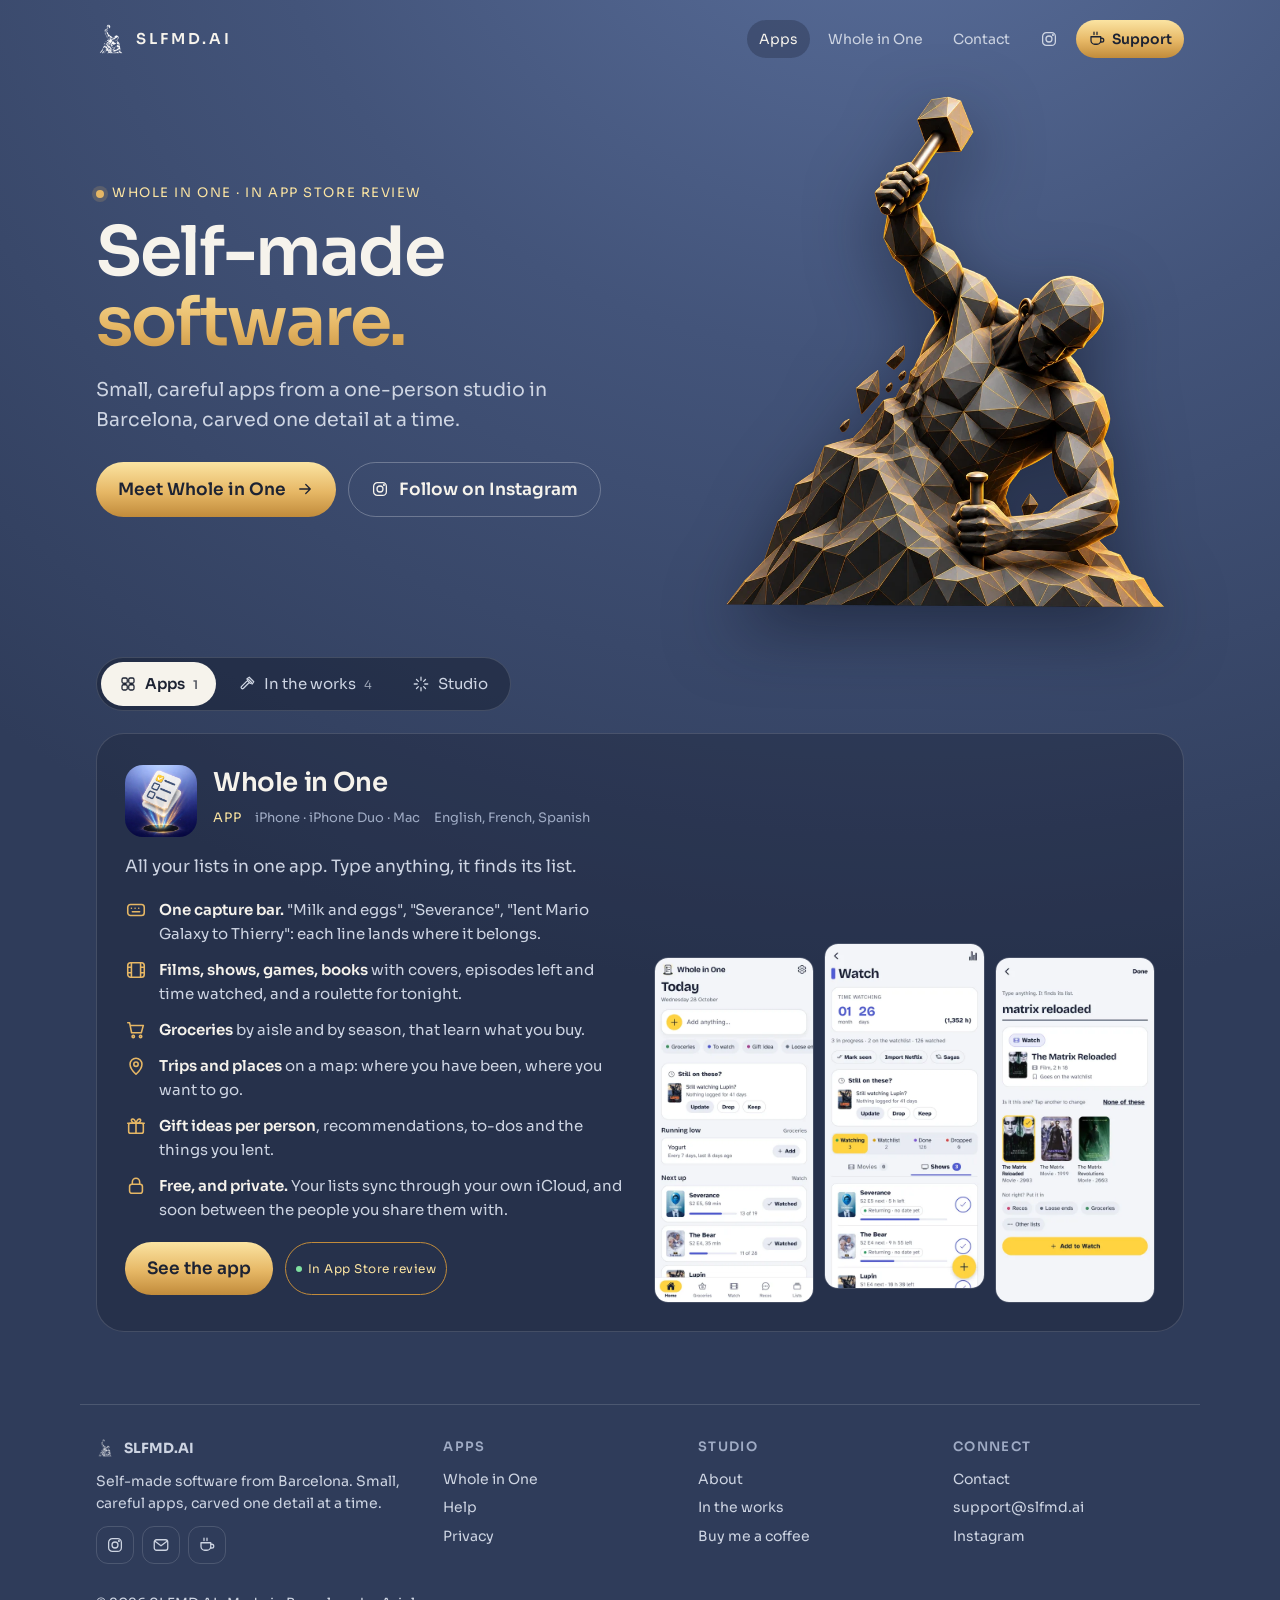
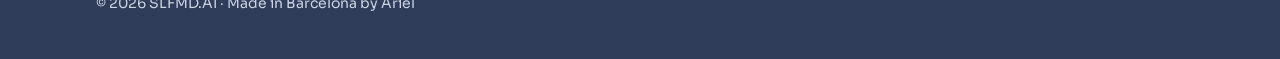
==== commit 0096c3dc: "Remove every no account / no ads mention Co-Authored-By: Claude Opus 5.5 <noreply@anthropic.com> Cla" ====
--- a/index.html
+++ b/index.html
@@ -75,7 +75,7 @@
 <li><svg class="icon"><use href="#i-cart"/></svg><span><strong>Groceries</strong> by aisle and by season, that learn what you buy.</span></li>
 <li><svg class="icon"><use href="#i-pin"/></svg><span><strong>Trips and places</strong> on a map: where you have been, where you want to go.</span></li>
 <li><svg class="icon"><use href="#i-gift"/></svg><span><strong>Gift ideas per person</strong>, recommendations, to-dos and the things you lent.</span></li>
-<li><svg class="icon"><use href="#i-lock"/></svg><span><strong>Free, no account, no ads.</strong> Your lists stay on your phone and sync through your own iCloud.</span></li>
+<li><svg class="icon"><use href="#i-lock"/></svg><span><strong>Free, and private.</strong> Your lists sync through your own iCloud, and soon between the people you share them with.</span></li>
 </ul>
 <div class="actions"><a class="button" href="/wholeinone/">See the app</a><span class="pill live">In App Store review</span></div>
 </div>
@@ -109,7 +109,7 @@
 <div class="stat"><b>15</b><span>years making games</span></div>
 <div class="stat"><b>1</b><span>person, start to finish</span></div>
 <div class="stat"><b>3</b><span>languages: English, French, Spanish</span></div>
-<div class="stat"><b>0</b><span>ads and accounts</span></div>
+<div class="stat"><b>2</b><span>platforms: iPhone and Android</span></div>
 </div>
 </div>
 </section>
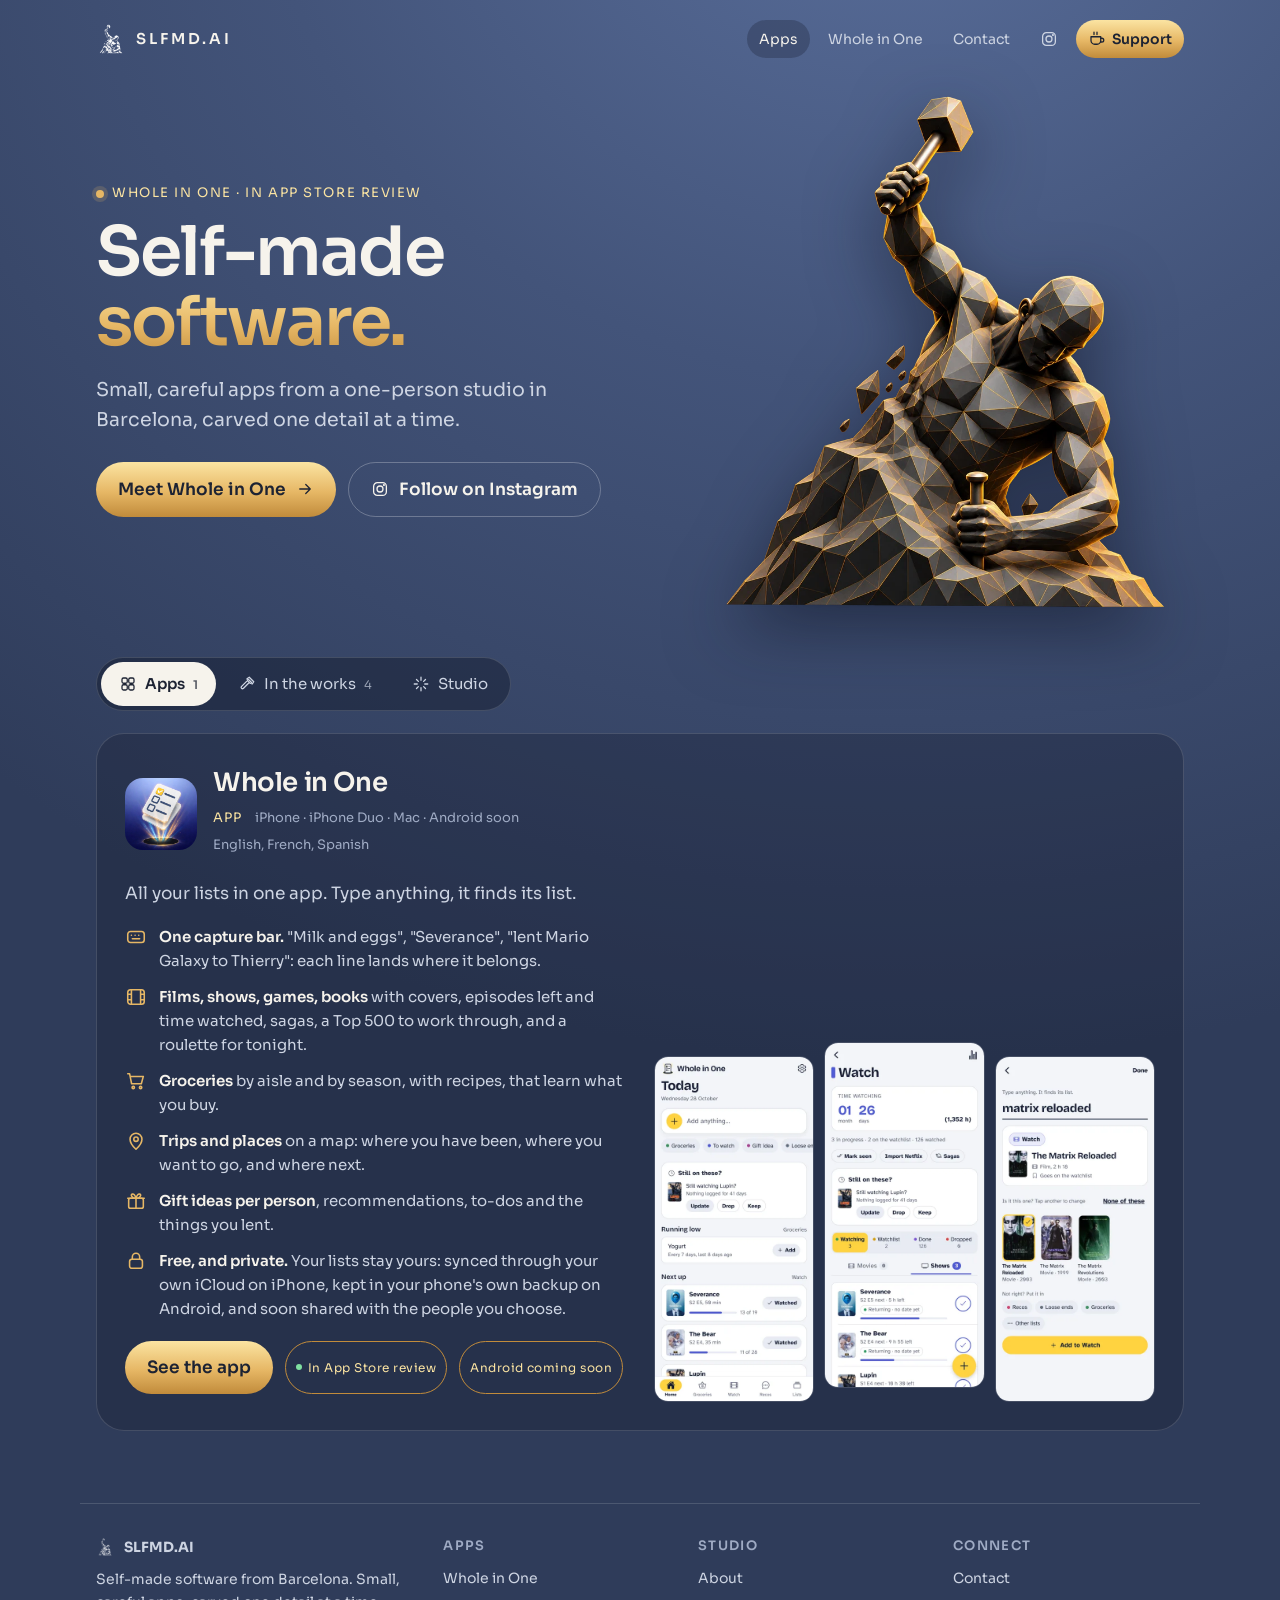
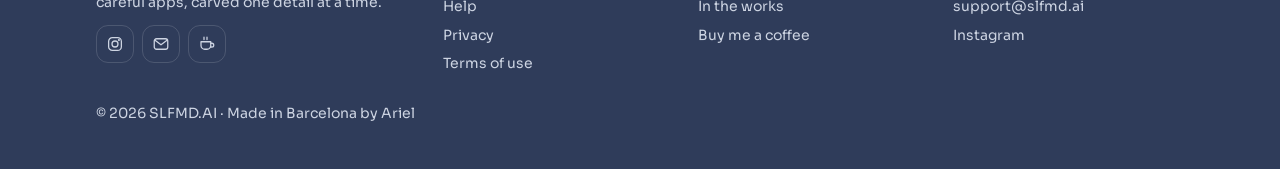
==== commit 53dea385: "Terms of use page for all apps; Whole in One pages cover iPhone and Android (Android coming soon); c" ====
--- a/index.html
+++ b/index.html
@@ -67,17 +67,17 @@
 <section role="tabpanel" id="p-apps" aria-labelledby="t-apps">
 <article class="feature">
 <div>
-<div class="app-id"><img src="/wholeinone/img/icon.png" alt=""><div><h3>Whole in One</h3><div class="meta"><span class="tag">App</span><span>iPhone · iPhone Duo · Mac</span><span>English, French, Spanish</span></div></div></div>
+<div class="app-id"><img src="/wholeinone/img/icon.png" alt=""><div><h3>Whole in One</h3><div class="meta"><span class="tag">App</span><span>iPhone · iPhone Duo · Mac · Android soon</span><span>English, French, Spanish</span></div></div></div>
 <p class="muted">All your lists in one app. Type anything, it finds its list.</p>
 <ul class="ilist">
 <li><svg class="icon"><use href="#i-type"/></svg><span><strong>One capture bar.</strong> "Milk and eggs", "Severance", "lent Mario Galaxy to Thierry": each line lands where it belongs.</span></li>
-<li><svg class="icon"><use href="#i-film"/></svg><span><strong>Films, shows, games, books</strong> with covers, episodes left and time watched, and a roulette for tonight.</span></li>
-<li><svg class="icon"><use href="#i-cart"/></svg><span><strong>Groceries</strong> by aisle and by season, that learn what you buy.</span></li>
-<li><svg class="icon"><use href="#i-pin"/></svg><span><strong>Trips and places</strong> on a map: where you have been, where you want to go.</span></li>
+<li><svg class="icon"><use href="#i-film"/></svg><span><strong>Films, shows, games, books</strong> with covers, episodes left and time watched, sagas, a Top 500 to work through, and a roulette for tonight.</span></li>
+<li><svg class="icon"><use href="#i-cart"/></svg><span><strong>Groceries</strong> by aisle and by season, with recipes, that learn what you buy.</span></li>
+<li><svg class="icon"><use href="#i-pin"/></svg><span><strong>Trips and places</strong> on a map: where you have been, where you want to go, and where next.</span></li>
 <li><svg class="icon"><use href="#i-gift"/></svg><span><strong>Gift ideas per person</strong>, recommendations, to-dos and the things you lent.</span></li>
-<li><svg class="icon"><use href="#i-lock"/></svg><span><strong>Free, and private.</strong> Your lists sync through your own iCloud, and soon between the people you share them with.</span></li>
+<li><svg class="icon"><use href="#i-lock"/></svg><span><strong>Free, and private.</strong> Your lists stay yours: synced through your own iCloud on iPhone, kept in your phone's own backup on Android, and soon shared with the people you choose.</span></li>
 </ul>
-<div class="actions"><a class="button" href="/wholeinone/">See the app</a><span class="pill live">In App Store review</span></div>
+<div class="actions"><a class="button" href="/wholeinone/">See the app</a><span class="pill live">In App Store review</span><span class="pill">Android coming soon</span></div>
 </div>
 <div class="strip">
 <img src="/wholeinone/img/1_home.webp" width="402" height="874" alt="Home with today's lists" loading="lazy">
@@ -90,7 +90,7 @@
 <section role="tabpanel" id="p-next" aria-labelledby="t-next" hidden>
 <div class="panel-head" id="next"><h2>In the works</h2><p>What is on the bench, roughly in order.</p></div>
 <div class="cards two">
-<a class="tile" href="mailto:support@slfmd.ai?subject=Android%20tester"><div class="badge"><svg class="icon"><use href="#i-phone"/></svg></div><div class="meta"><span class="tag">This winter</span></div><h3>Whole in One for Android</h3><p>The same lists on Android phones. A closed test opens first: write to be one of the testers.</p><span class="go">Become a tester <svg class="icon"><use href="#i-arrow"/></svg></span></a>
+<a class="tile" href="mailto:support@slfmd.ai?subject=Android%20tester"><div class="badge"><svg class="icon"><use href="#i-phone"/></svg></div><div class="meta"><span class="tag">This winter</span></div><h3>Whole in One for Android</h3><p>The same lists on Android phones, coming soon. The test is open: write to be one of the testers.</p><span class="go">Become a tester <svg class="icon"><use href="#i-arrow"/></svg></span></a>
 <div class="tile"><div class="badge"><svg class="icon"><use href="#i-heart"/></svg></div><div class="meta"><span class="tag">2027</span></div><h3>Shared lists</h3><p>Groceries and plans shared with a partner or a household, the same lists on iPhone and Android, and a taste match between friends. Free.</p></div>
 <div class="tile"><div class="badge"><svg class="icon"><use href="#i-hammer"/></svg></div><div class="meta"><span class="tag">On the bench</span></div><h3>A second app</h3><p>Another tool made for one person first, then polished until it is worth sharing. Not ready to show yet.</p></div>
 <div class="tile"><div class="badge"><svg class="icon"><use href="#i-game"/></svg></div><div class="meta"><span class="tag">In the forge</span></div><h3>Games</h3><p>Fifteen years of making games for others. A few small ones of our own are taking shape.</p></div>
@@ -148,7 +148,7 @@
 <div class="cols">
 <div><div class="sign"><img src="/assets/mark-96.png" alt=""><strong>SLFMD.AI</strong></div><p style="margin:10px 0 0">Self-made software from Barcelona. Small, careful apps, carved one detail at a time.</p>
 <div class="social"><a href="https://www.instagram.com/slfmd.ai/" rel="noopener" aria-label="Instagram"><svg class="icon"><use href="#i-insta"/></svg></a><a href="mailto:contact@slfmd.ai" aria-label="Email"><svg class="icon"><use href="#i-mail"/></svg></a><a href="https://ko-fi.com/slfmdai" rel="noopener" aria-label="Ko-fi"><svg class="icon"><use href="#i-coffee"/></svg></a></div></div>
-<div><h3>Apps</h3><ul><li><a href="/wholeinone/">Whole in One</a></li><li><a href="/wholeinone/support/">Help</a></li><li><a href="/wholeinone/privacy/">Privacy</a></li></ul></div>
+<div><h3>Apps</h3><ul><li><a href="/wholeinone/">Whole in One</a></li><li><a href="/wholeinone/support/">Help</a></li><li><a href="/wholeinone/privacy/">Privacy</a></li><li><a href="/terms/">Terms of use</a></li></ul></div>
 <div><h3>Studio</h3><ul><li><a href="/#studio">About</a></li><li><a href="/#next">In the works</a></li><li><a href="https://ko-fi.com/slfmdai" rel="noopener">Buy me a coffee</a></li></ul></div>
 <div><h3>Connect</h3><ul><li><a href="/contact/">Contact</a></li><li><a href="mailto:support@slfmd.ai">support@slfmd.ai</a></li><li><a href="https://www.instagram.com/slfmd.ai/" rel="noopener">Instagram</a></li></ul></div>
 </div>
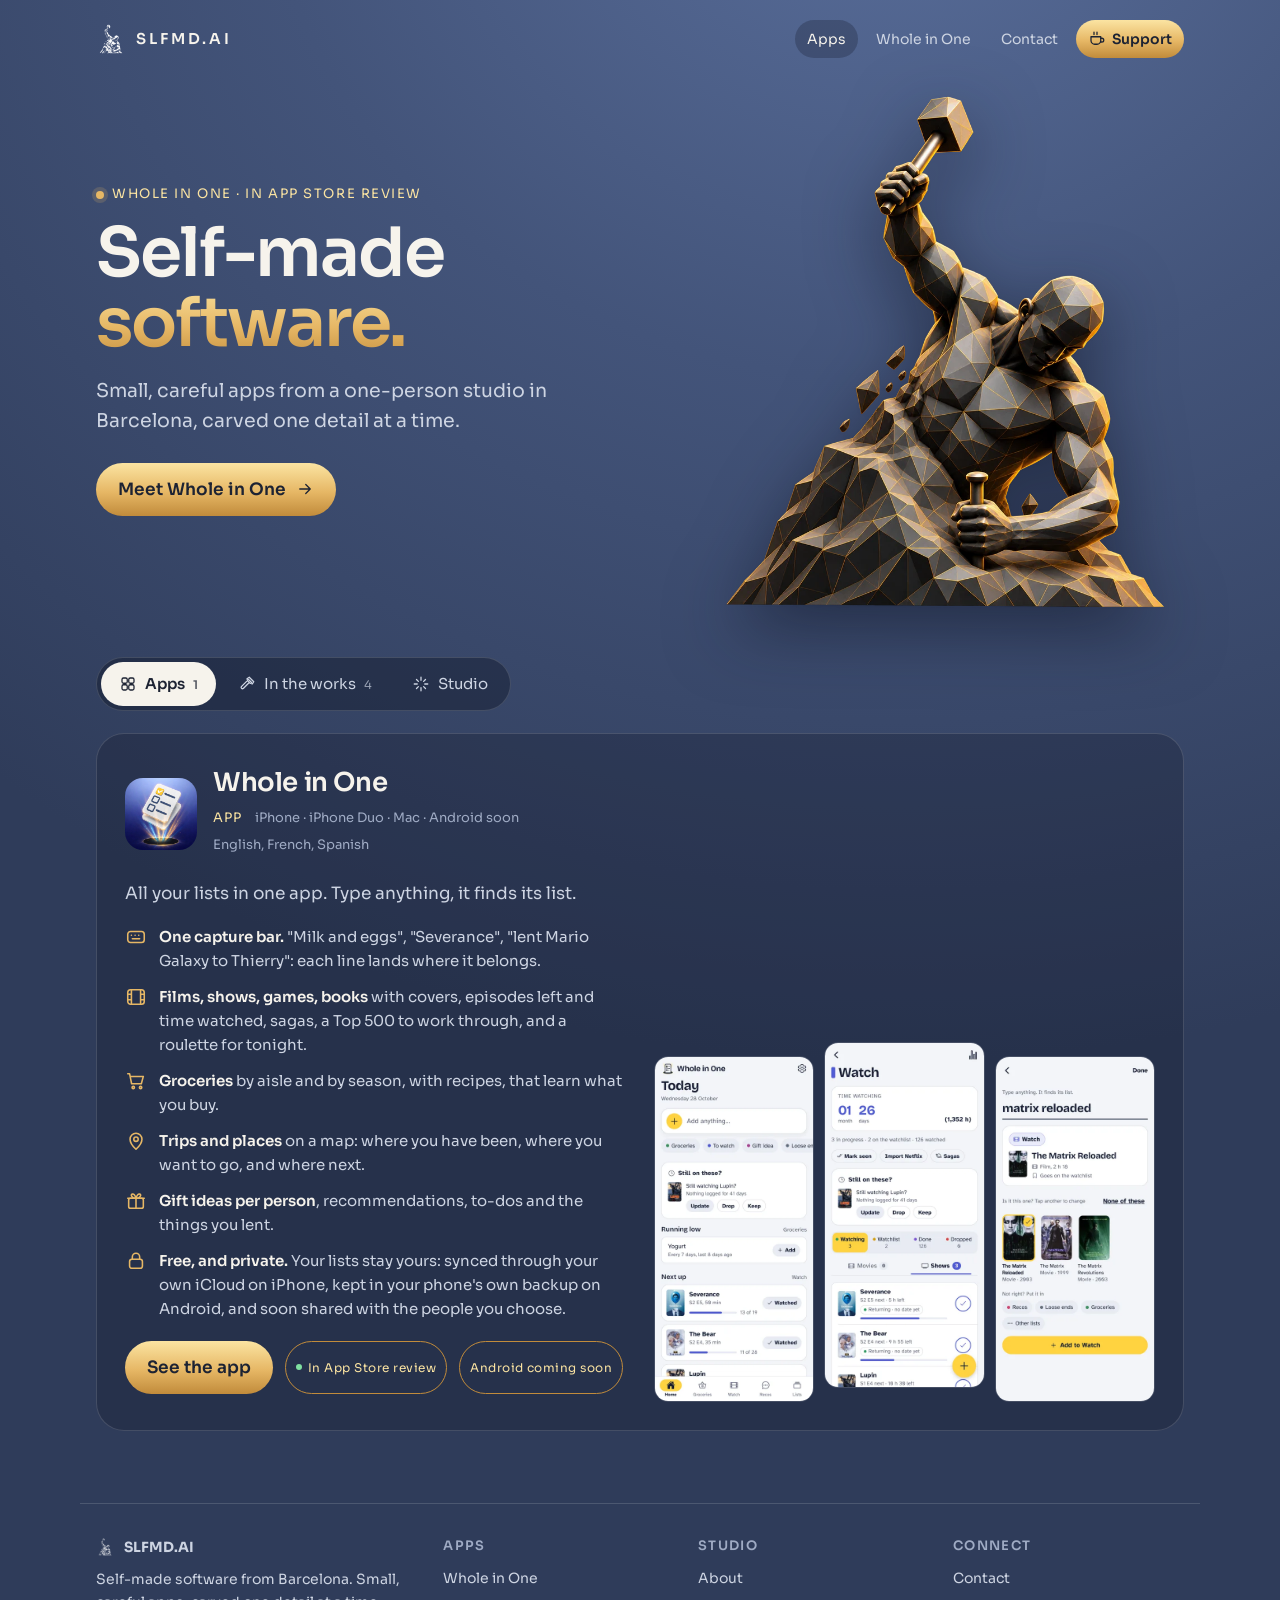
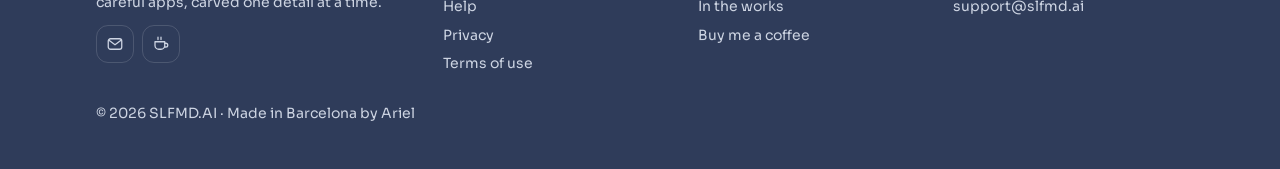
==== commit a783513d: "Invite links for shared lists (/j/ page, apple-app-site-association, assetlinks.json); Instagram lin" ====
--- a/index.html
+++ b/index.html
@@ -45,7 +45,7 @@
 <a class="skip" href="#main">Skip to content</a>
 <header class="bar">
 <a class="brand" href="/" aria-label="SLFMD.AI home"><img src="/assets/mark-96.png" alt=""><span>SLFMD.AI</span></a>
-<nav aria-label="Main"><a href="/#apps" aria-current="page">Apps</a><a href="/wholeinone/" class="hide-sm">Whole in One</a><a href="/contact/">Contact</a><a href="https://www.instagram.com/slfmd.ai/" rel="noopener" aria-label="Instagram"><svg class="icon"><use href="#i-insta"/></svg></a><a class="cta" href="https://ko-fi.com/slfmdai" rel="noopener"><svg class="icon"><use href="#i-coffee"/></svg><span class="hide-sm">Support</span></a></nav>
+<nav aria-label="Main"><a href="/#apps" aria-current="page">Apps</a><a href="/wholeinone/" class="hide-sm">Whole in One</a><a href="/contact/">Contact</a><a class="cta" href="https://ko-fi.com/slfmdai" rel="noopener"><svg class="icon"><use href="#i-coffee"/></svg><span class="hide-sm">Support</span></a></nav>
 </header>
 <main id="main" class="wide">
 <section class="hero">
@@ -53,7 +53,7 @@
 <span class="eyebrow">Whole in One · in App Store review</span>
 <h1>Self-made <span class="gold-text">software.</span></h1>
 <p class="lede">Small, careful apps from a one-person studio in Barcelona, carved one detail at a time.</p>
-<div class="actions"><a class="button" href="/wholeinone/">Meet Whole in One <svg class="icon"><use href="#i-arrow"/></svg></a><a class="button ghost" href="https://www.instagram.com/slfmd.ai/" rel="noopener"><svg class="icon"><use href="#i-insta"/></svg> Follow on Instagram</a></div>
+<div class="actions"><a class="button" href="/wholeinone/">Meet Whole in One <svg class="icon"><use href="#i-arrow"/></svg></a></div>
 </div>
 <figure><picture><source srcset="/assets/slfmd-hero-alpha.webp" type="image/webp"><img src="/assets/slfmd-hero-alpha.png" width="786" height="920" alt="A low-poly figure carving itself out of rock with a hammer and chisel"></picture></figure>
 </section>
@@ -147,10 +147,10 @@
 <footer>
 <div class="cols">
 <div><div class="sign"><img src="/assets/mark-96.png" alt=""><strong>SLFMD.AI</strong></div><p style="margin:10px 0 0">Self-made software from Barcelona. Small, careful apps, carved one detail at a time.</p>
-<div class="social"><a href="https://www.instagram.com/slfmd.ai/" rel="noopener" aria-label="Instagram"><svg class="icon"><use href="#i-insta"/></svg></a><a href="mailto:contact@slfmd.ai" aria-label="Email"><svg class="icon"><use href="#i-mail"/></svg></a><a href="https://ko-fi.com/slfmdai" rel="noopener" aria-label="Ko-fi"><svg class="icon"><use href="#i-coffee"/></svg></a></div></div>
+<div class="social"><a href="mailto:contact@slfmd.ai" aria-label="Email"><svg class="icon"><use href="#i-mail"/></svg></a><a href="https://ko-fi.com/slfmdai" rel="noopener" aria-label="Ko-fi"><svg class="icon"><use href="#i-coffee"/></svg></a></div></div>
 <div><h3>Apps</h3><ul><li><a href="/wholeinone/">Whole in One</a></li><li><a href="/wholeinone/support/">Help</a></li><li><a href="/wholeinone/privacy/">Privacy</a></li><li><a href="/terms/">Terms of use</a></li></ul></div>
 <div><h3>Studio</h3><ul><li><a href="/#studio">About</a></li><li><a href="/#next">In the works</a></li><li><a href="https://ko-fi.com/slfmdai" rel="noopener">Buy me a coffee</a></li></ul></div>
-<div><h3>Connect</h3><ul><li><a href="/contact/">Contact</a></li><li><a href="mailto:support@slfmd.ai">support@slfmd.ai</a></li><li><a href="https://www.instagram.com/slfmd.ai/" rel="noopener">Instagram</a></li></ul></div>
+<div><h3>Connect</h3><ul><li><a href="/contact/">Contact</a></li><li><a href="mailto:support@slfmd.ai">support@slfmd.ai</a></li></ul></div>
 </div>
 <div class="sign">© 2026 SLFMD.AI · Made in Barcelona by Ariel</div>
 </footer>
